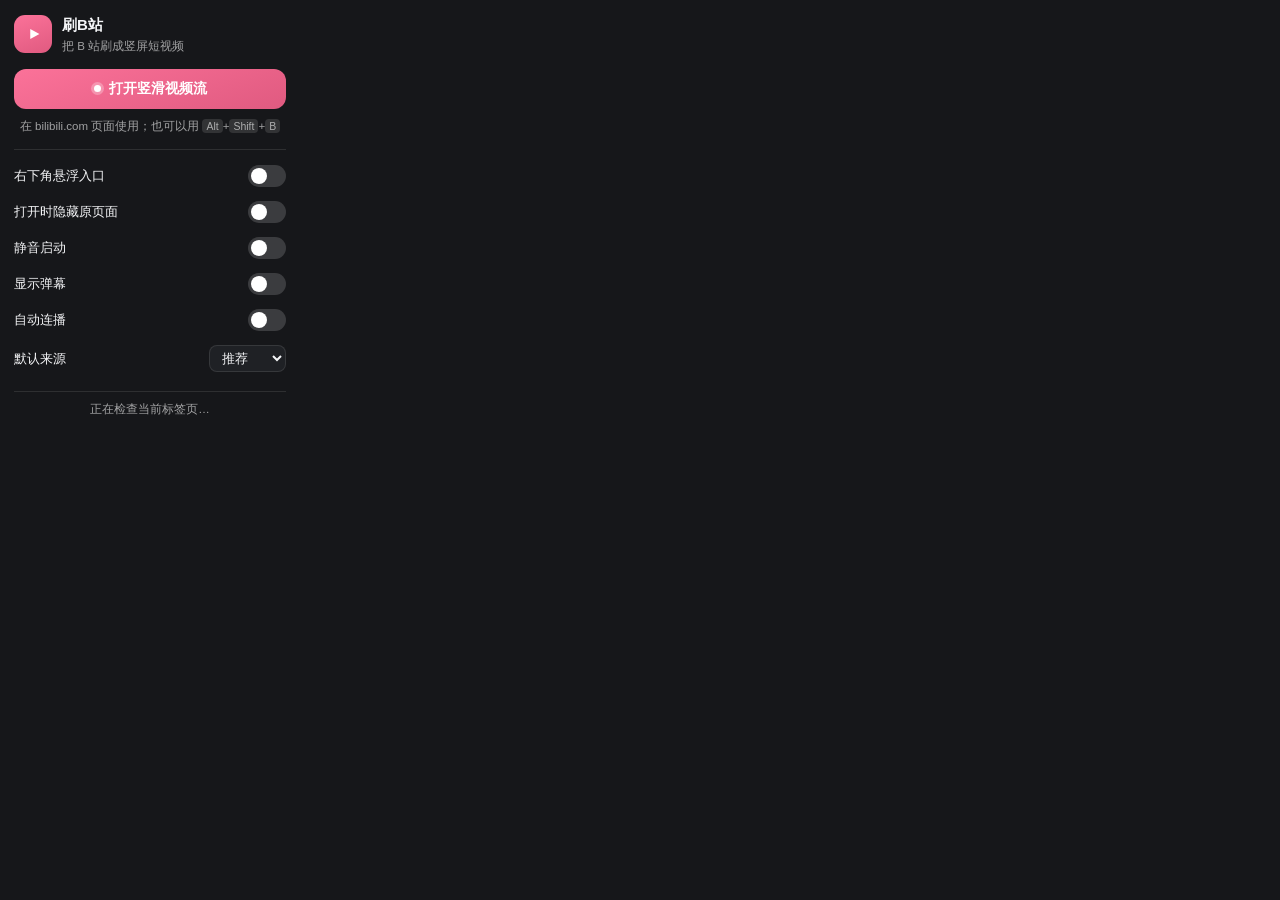
==== extension/popup/popup.html @ 2fca4c1e "feat: B站竖滑视频流扩展（MV3） 把 bilibili.com 变成抖音式竖屏视频流： - 三槽循环翻页 + 上下滑/滚轮/键盘，滑动时缩放层次动效 - 双引擎播放：原生 video（play" ====
<!doctype html>
<html lang="zh-CN">
  <head>
    <meta charset="utf-8" />
    <meta name="viewport" content="width=device-width, initial-scale=1" />
    <title>刷B站</title>
    <link rel="stylesheet" href="popup.css" />
  </head>
  <body>
    <header class="hero">
      <div class="logo">
        <svg viewBox="0 0 24 24" aria-hidden="true"><path d="M9 6.5 19 12l-10 5.5z" fill="currentColor" /></svg>
      </div>
      <div class="hero-text">
        <h1>刷B站</h1>
        <p>把 B 站刷成竖屏短视频</p>
      </div>
    </header>

    <main>
      <button id="toggle" class="primary">
        <span class="dot"></span>
        <span id="toggle-label">打开竖滑视频流</span>
      </button>
      <p id="hint" class="hint">在 bilibili.com 页面使用；也可以用 <kbd>Alt</kbd>+<kbd>Shift</kbd>+<kbd>B</kbd></p>

      <section class="settings">
        <label class="row">
          <span>右下角悬浮入口</span>
          <input type="checkbox" id="showLauncher" />
        </label>
        <label class="row">
          <span>打开时隐藏原页面</span>
          <input type="checkbox" id="hideRelated" />
        </label>
        <label class="row">
          <span>静音启动</span>
          <input type="checkbox" id="muteOnStart" />
        </label>
        <label class="row">
          <span>显示弹幕</span>
          <input type="checkbox" id="danmaku" />
        </label>
        <label class="row">
          <span>自动连播</span>
          <input type="checkbox" id="autoplay" />
        </label>
        <label class="row">
          <span>默认来源</span>
          <select id="source">
            <option value="recommend">推荐</option>
            <option value="popular">热门</option>
            <option value="ranking">排行榜</option>
            <option value="follow">关注</option>
          </select>
        </label>
      </section>
    </main>

    <footer>
      <span id="status">正在检查当前标签页…</span>
    </footer>
    <script src="popup.js"></script>
  </body>
</html>
---- extension/popup/popup.css ----
:root {
  --pink: #fb7299;
  --pink-dark: #e05a80;
  --bg: #16171a;
  --panel: #1f2125;
  --line: rgba(255, 255, 255, 0.1);
  --text: #f4f5f7;
  --dim: rgba(255, 255, 255, 0.6);
}
* {
  box-sizing: border-box;
}
html,
body {
  margin: 0;
}
body {
  width: 300px;
  background: var(--bg);
  color: var(--text);
  font: 13px/1.5 -apple-system, BlinkMacSystemFont, 'PingFang SC', 'Microsoft YaHei', 'Segoe UI', sans-serif;
  padding: 14px;
}
.hero {
  display: flex;
  align-items: center;
  gap: 10px;
  margin-bottom: 14px;
}
.logo {
  width: 38px;
  height: 38px;
  border-radius: 11px;
  background: linear-gradient(160deg, var(--pink), var(--pink-dark));
  display: flex;
  align-items: center;
  justify-content: center;
  color: #fff;
  flex: 0 0 auto;
}
.logo svg {
  width: 22px;
  height: 22px;
}
.hero-text h1 {
  font-size: 15px;
  margin: 0;
}
.hero-text p {
  margin: 1px 0 0;
  font-size: 11.5px;
  color: var(--dim);
}
.primary {
  width: 100%;
  appearance: none;
  border: 0;
  border-radius: 12px;
  background: linear-gradient(160deg, var(--pink), var(--pink-dark));
  color: #fff;
  font-size: 14px;
  font-weight: 600;
  padding: 11px 14px;
  cursor: pointer;
  display: flex;
  align-items: center;
  justify-content: center;
  gap: 8px;
  transition: filter 0.15s, transform 0.15s;
}
.primary:hover {
  filter: brightness(1.06);
}
.primary:active {
  transform: translateY(1px);
}
.primary .dot {
  width: 7px;
  height: 7px;
  border-radius: 50%;
  background: #fff;
  box-shadow: 0 0 0 3px rgba(255, 255, 255, 0.28);
}
.hint {
  font-size: 11.5px;
  color: var(--dim);
  margin: 9px 0 14px;
  text-align: center;
}
kbd {
  background: rgba(255, 255, 255, 0.12);
  border-radius: 4px;
  padding: 1px 4px;
  font-size: 10.5px;
  font-family: inherit;
}
.settings {
  border-top: 1px solid var(--line);
  padding-top: 8px;
}
.row {
  display: flex;
  align-items: center;
  justify-content: space-between;
  gap: 10px;
  padding: 7px 0;
  cursor: pointer;
}
.row span {
  color: var(--text);
}
select {
  background: var(--panel);
  color: var(--text);
  border: 1px solid var(--line);
  border-radius: 8px;
  padding: 4px 8px;
  font: inherit;
}
input[type='checkbox'] {
  appearance: none;
  width: 38px;
  height: 22px;
  border-radius: 999px;
  background: rgba(255, 255, 255, 0.16);
  position: relative;
  transition: 0.18s;
  cursor: pointer;
  flex: 0 0 auto;
  margin: 0;
}
input[type='checkbox']::after {
  content: '';
  position: absolute;
  top: 3px;
  left: 3px;
  width: 16px;
  height: 16px;
  border-radius: 50%;
  background: #fff;
  transition: 0.18s;
}
input[type='checkbox']:checked {
  background: var(--pink);
}
input[type='checkbox']:checked::after {
  left: 19px;
}
footer {
  margin-top: 12px;
  padding-top: 9px;
  border-top: 1px solid var(--line);
  font-size: 11.5px;
  color: var(--dim);
  text-align: center;
}
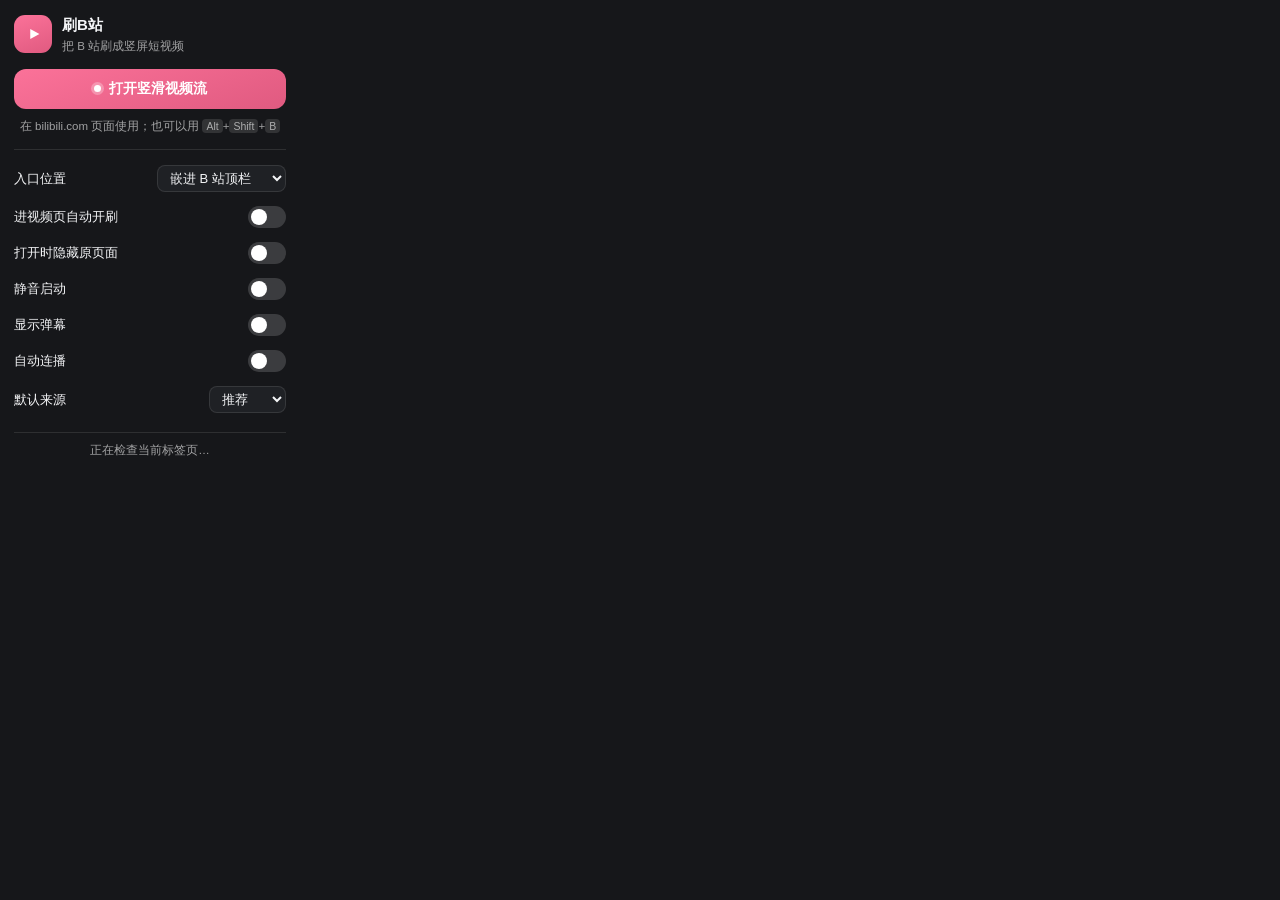
==== commit d897050a: "feat(entry): 把入口嵌进 B 站界面（顶栏药丸 + 视频页互动栏） - 新增 src/entry.js：从 B 站线上页面确认过的真实锚点入手   (.right-entry__main " ====
--- a/extension/popup/popup.html
+++ b/extension/popup/popup.html
@@ -26,8 +26,16 @@
 
       <section class="settings">
         <label class="row">
-          <span>右下角悬浮入口</span>
-          <input type="checkbox" id="showLauncher" />
+          <span>入口位置</span>
+          <select id="entryMode">
+            <option value="native">嵌进 B 站顶栏</option>
+            <option value="floating">右下角悬浮按钮</option>
+            <option value="hidden">只留快捷键</option>
+          </select>
+        </label>
+        <label class="row">
+          <span>进视频页自动开刷</span>
+          <input type="checkbox" id="openOnVideoPage" />
         </label>
         <label class="row">
           <span>打开时隐藏原页面</span>
